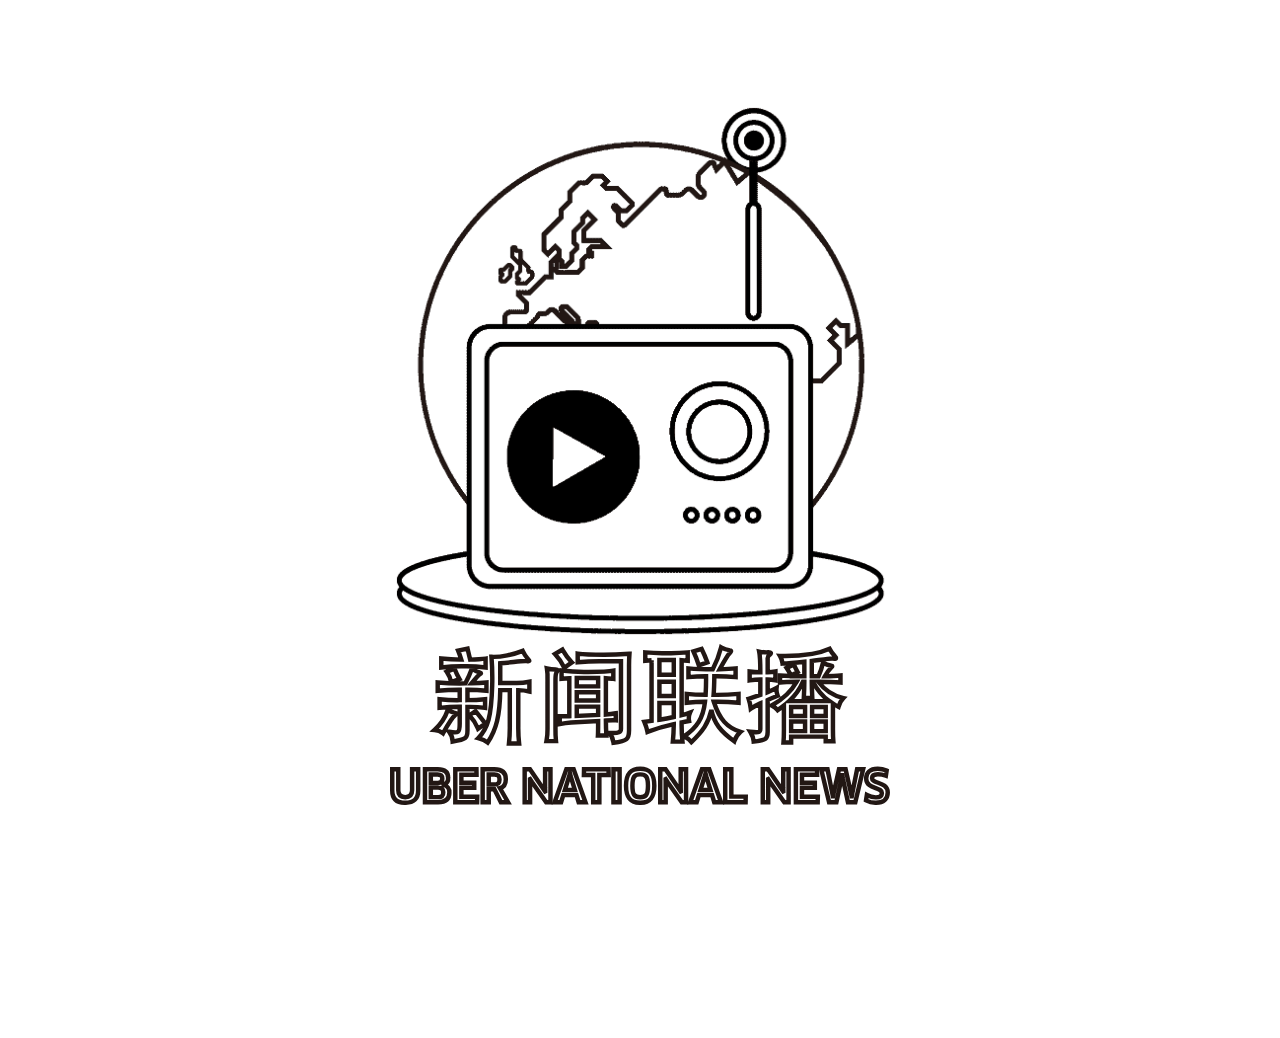
==== index.html @ 1433c215 "update-24" ====
<!DOCTYPE html>
<html class='overflow_control'>
<head>
    <meta charset="UTF-8" />
    <meta name="viewport" content="width=device-width, initial-scale=1, maximum-scale=1, user-scalable=0"/>
    <meta http-equiv="X-UA-Compatible" content="IE=edge,chrome=1">
    <meta name="viewport" content="width=device-width, initial-scale=1.0">
    <title>Uber Museum</title>
    <link href="style.css" rel="stylesheet" media="screen" type="text/css">
    <script src="https://code.jquery.com/jquery-3.2.1.min.js" integrity="sha256-hwg4gsxgFZhOsEEamdOYGBf13FyQuiTwlAQgxVSNgt4=" crossorigin="anonymous"></script>

    <script src="events.js" type="text/javascript"></script>
</head>

<body class='overflow_control'>
    <div class="curtain"></div>

    <div id='display_0' class="mdcontainer one">
        <img id='show_display_1' src="assets/1-globe.gif">
        <img id="news_1" src="assets/1-ubernews.svg">
        <img id="caption_1" src="">
    </div>

    <div id='display_1' class="bgcontainer two">
        <img src="assets/2-door.svg">
        <button id='show_display_2'>点击查看案发现场</button>
    </div>

    <div id='display_2' class="bgcontainer twofirst">
        <img src="assets/2-dooropen.svg">
    </div>

    <div id='display_3' >
    <div class="three">
        <img id='bg_img' src="assets/3.svg">
        
        <div id="itemone"><img src="assets/3-icecream.svg"></div>
        <div id="itemtwo"><img src="assets/3-table.svg"></div>
        <div id="itemthree"><img src="assets/3-mask.svg"></div>

        <div id="bubbleone"><img src="assets/3-wordbubble1.svg"></div>
        <div id="bubbletwo"><img src="assets/3-wordbubble2.svg"></div>
        <div id="bubblethree"><img src="assets/3-wordbubble3.svg"></div>

        <div id="slider"><img src="assets/3-slider.svg"></div>
    </div>
    </div>
    
    <div id='display_4' class="mdcontainer four">
        <img id="four_caption" src="">
        <img src="assets/4.svg">
        <img id="four_img" src="assets/0.jpeg">
        <div> <h4>章鱼导演晏晏晏</h4> </div>
    </div>

    <div id='display_5' class="mdcontainer five">
        <img src="assets/5.svg">
        <button><a href="https://dc.tt/LtN7mg4lUKW">领取乘车券直通现场</a></button>
    </div>

</body>
</html>
---- style.css ----
html, body {
  top: -8px;
  left: -8px;
  overflow-x: hidden;
  overflow-y: hidden;
  width: 100%;
  height:100%;
  background-color: white;
}
a{
    text-decoration: none;
    color: white;
}
body {
  position: relative
}
.mdcontainer{
    position: absolute;
    cursor: pointer;
    top: 53%;
    left: 50%;
    transform: translate(-50%, -50%);
    width: 81%;
    margin: auto;
    text-align: center;
}

.bgcontainer{
    text-align: center;
    width: 100%;
    position: absolute;
  top: 50%;
  left: 50%;
  transform: translate(-50%, -50%);
}

.bgcontainer h5{
    font-family: 'Clan Pro', sans-serif;
    font-weight: 500;
   font-size: 13.5px; 
   color: black; 
}

.bgcontainer img{
    width: 100%;
}


/*============================*/
.one{
    visibility: visible;
    z-index: 10;
}
.one img{
    width: 100%;
    cursor: pointer;
}
.one button{
    position: absolute;
    width: 85px;
    height: 85px;
    top: 180px;
    left: 70px;
    background-size: 93px;
    background-repeat: no-repeat;
    background-position: center center;
    border-radius: 60px;
    border: none;
    background-image: url(assets/1-play.gif);
}

/*============================*/
.two{
    opacity: 0;
    z-index: 9;
}
.two button{
    cursor: pointer;
    height: 38px;
    width: 190px;
    min-width: 100px;
    background: #000;
    border: none;
    outline: none;
    color: #fff;
    font-weight: 400;
    border: 3px solid black;
    border-radius: 20px;
    margin-top: 10px;
    font-size: 14px;
}

.twofirst{
    opacity: 0;
    z-index: 8;
}

/*============================*/
#display_3{
    height: 100%;
    opacity:0;
}

.three{
    width: 3680px;
    height: 700px;
    overflow: hidden;
    display: block;
    margin-top: -11px;
    margin-left: -11px;
}
.three img{
    width: 100%;
    height: 100%;
}
/*============================*/
.curtain{
    position: fixed;
    z-index: 11;
    width: 100%;
    height: 100%;
}

.four{
    opacity: 0;
}
#four_img {
    width: 60%;
    position: absolute;
    top: 53%;
    left: 50%;
    transform: translate(-50%, -50%);
    border: 3px solid black;
}
#four_caption{
    width: 100%;
    top: 0px;
    left: 50%;
    transform:translate(0%, -50%);
}

.four h4{
    font-family: 'Clan Pro', sans-serif;
    font-weight: 500;
    font-size: 13.5px;
    color: black;
    width: 60%;
    padding: 3px;
    position: absolute;
    top: 70%;
    left: 50%;
    transform: translate(-50%, -50%);
    border: 3px solid black;
    margin-top: 3.5rem;
}

.five{
    opacity: 0;
    z-index : -1000;
}
.five button{
    cursor: pointer;
    height: 38px;
    width: 190px;
    min-width: 100px;
    background: #000;
    border: none;
    outline: none;
    color: white;
    font-weight: 400;
    border: 3px solid black;
    border-radius: 20px;
    margin-top: 20px;
    font-size: 14px;
}

#bubbleone{
    width: 300px;
    position: absolute;
    top: 100px;
    left: 960px;
    opacity: 0;
}
#bubbletwo{
    width: 250px;
    position: absolute;
    top: 105px;
    left: 1920px;
    opacity: 0;
}
#bubblethree{
    width: 220px;
    position: absolute;
    top: 110px;
    left: 2880px;
    opacity: 0;
}

#itemone{
    width: 190px;
    position: absolute;
    top: 290px;
    left: 900px;
}

#itemtwo{
    width: 230px;
    position: absolute;
    top: 290px;
    left: 1780px;
}

#itemthree{
    width: 170px;
    position: absolute;
    top: 200px;
    left: 3060px; 
}

#caption_1{
    margin-top: 20px;
}

#slider{
    position: absolute;
    width: 180px;
    z-index: 1;
    top: 60px;
    left: 50%;
    transform: translate(-50%, -50%);
}



@media screen and (min-width: 650px) {
    .mdcontainer{
        width: 500px;
        height: 750px;
    }

    .bgcontainer{
        width: 600px;
        height: 750px;
    }

}
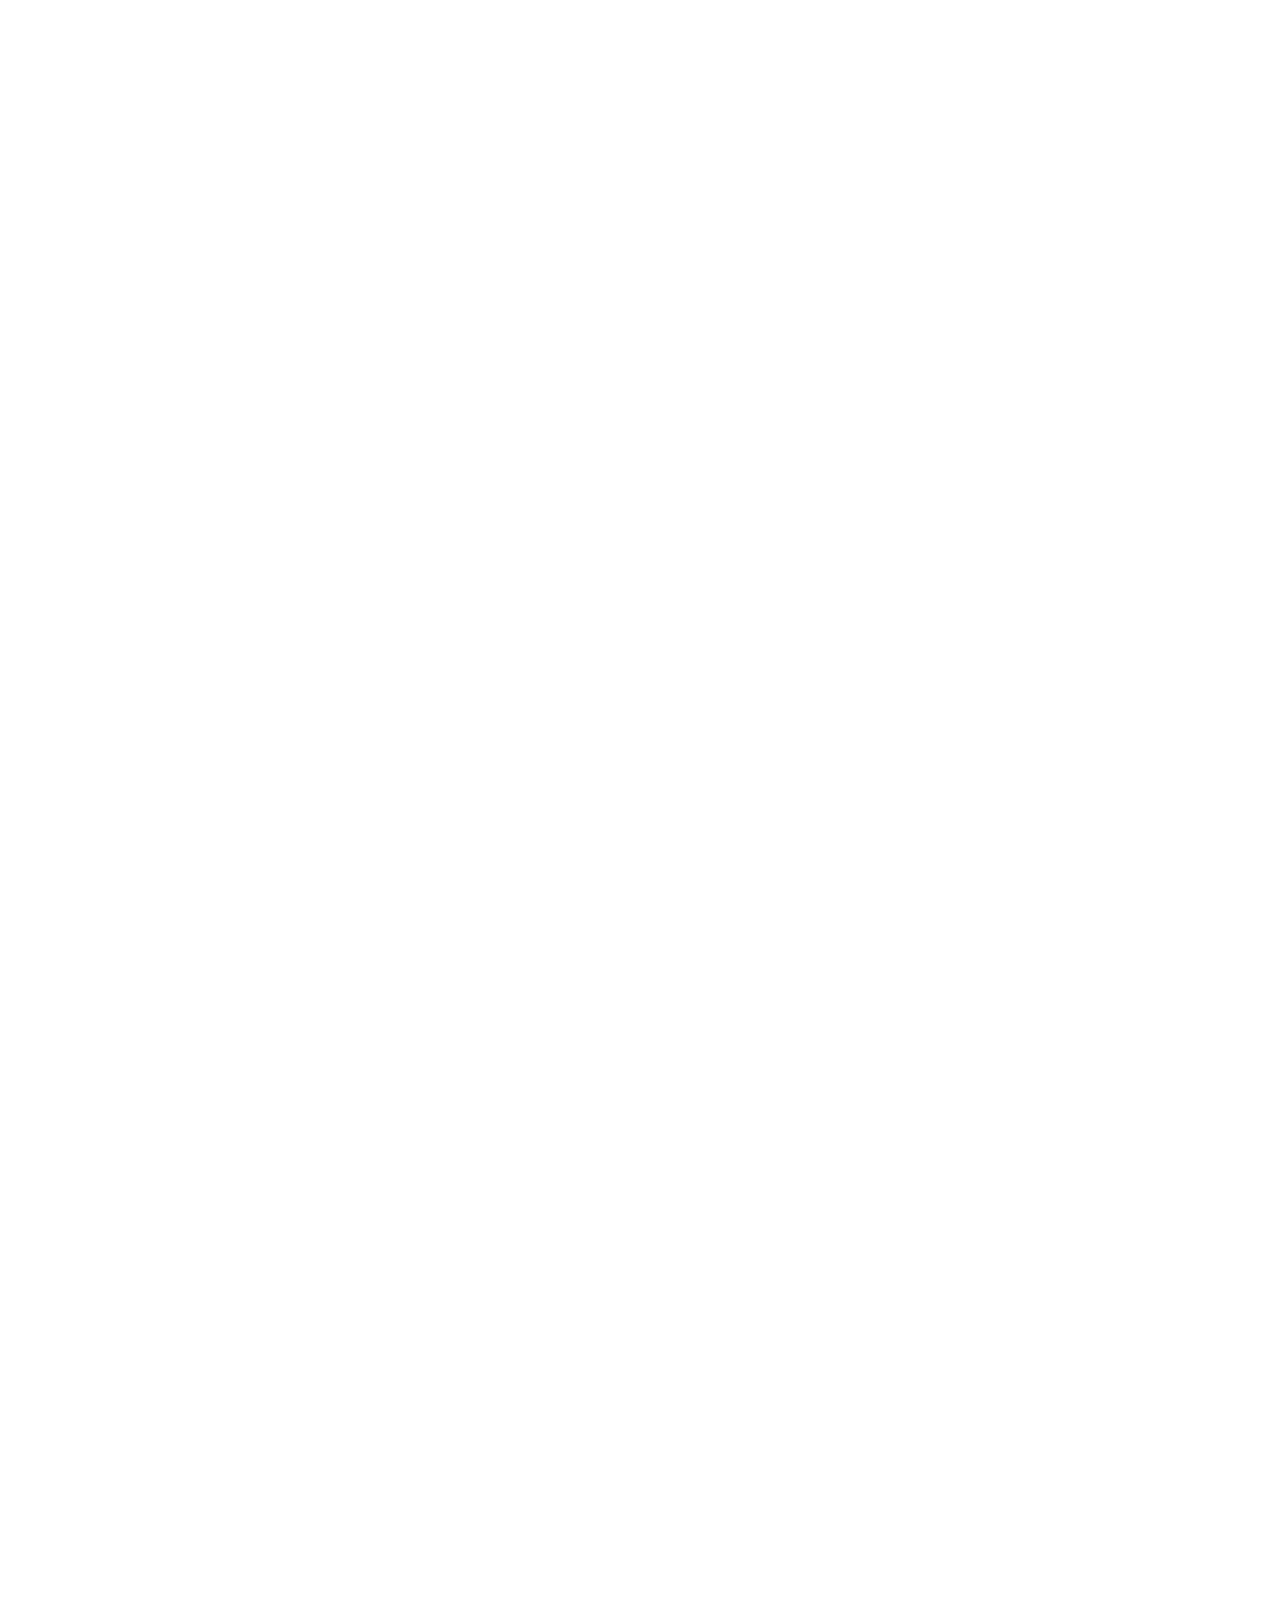
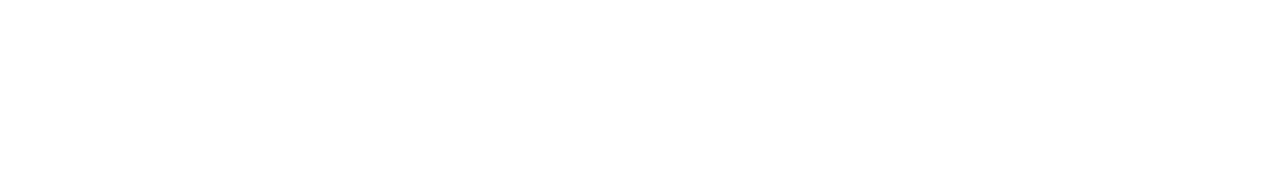
==== commit f5605626: "update-26" ====
--- a/index.html
+++ b/index.html
@@ -5,15 +5,20 @@
     <meta name="viewport" content="width=device-width, initial-scale=1, maximum-scale=1, user-scalable=0"/>
     <meta http-equiv="X-UA-Compatible" content="IE=edge,chrome=1">
     <meta name="viewport" content="width=device-width, initial-scale=1.0">
-    <title>Uber Museum</title>
+    <title>优步极简博物馆</title>
+    <link rel="shortcut icon" type="image/png" href="assets/favicon.png"/>
+    <!-- <link rel="shortcut icon" type="image/x-icon" href="//res.wx.qq.com/mmbizwap/en_US/htmledition/images/icon/common/favicon22c41c.ico"> -->
+    <meta name="description" content="优步极简博物馆">
     <link href="style.css" rel="stylesheet" media="screen" type="text/css">
     <script src="https://code.jquery.com/jquery-3.2.1.min.js" integrity="sha256-hwg4gsxgFZhOsEEamdOYGBf13FyQuiTwlAQgxVSNgt4=" crossorigin="anonymous"></script>
-
-    <script src="events.js" type="text/javascript"></script>
 </head>
 
 <body class='overflow_control'>
-    <div class="curtain"></div>
+    <!-- <div class="curtain"></div> -->
+    <div id="loader">
+        <div class="loadone"></div>
+        <div class="loadtwo"></div>
+    </div>
 
     <div id='display_0' class="mdcontainer one">
         <img id='show_display_1' src="assets/1-globe.gif">
@@ -31,32 +36,39 @@
     </div>
 
     <div id='display_3' >
-    <div class="three">
-        <img id='bg_img' src="assets/3.svg">
-        
-        <div id="itemone"><img src="assets/3-icecream.svg"></div>
-        <div id="itemtwo"><img src="assets/3-table.svg"></div>
-        <div id="itemthree"><img src="assets/3-mask.svg"></div>
+        <div class="three">
+            <img id='bg_img' src="assets/3.svg">
 
-        <div id="bubbleone"><img src="assets/3-wordbubble1.svg"></div>
-        <div id="bubbletwo"><img src="assets/3-wordbubble2.svg"></div>
-        <div id="bubblethree"><img src="assets/3-wordbubble3.svg"></div>
+            <div id="itemone"><img src="assets/3-icecream.svg"></div>
+            <div id="itemtwo"><img src="assets/3-table.svg"></div>
+            <div id="itemthree"><img src="assets/3-mask.svg"></div>
 
-        <div id="slider"><img src="assets/3-slider.svg"></div>
-    </div>
+            <div id="bubbleone"><img src="assets/3-wordbubble1.svg"></div>
+            <div id="bubbletwo"><img src="assets/3-wordbubble2.svg"></div>
+            <div id="bubblethree"><img src="assets/3-wordbubble3.svg"></div>
+
+            <div id="slider"><img src="assets/3-slider.svg"></div>
+        </div>
     </div>
     
     <div id='display_4' class="mdcontainer four">
         <img id="four_caption" src="">
         <img src="assets/4.svg">
-        <img id="four_img" src="assets/0.jpeg">
-        <div> <h4>章鱼导演晏晏晏</h4> </div>
+        <!-- <img id="four_img" src="assets/0.jpeg"> -->
+        <!-- <div> <h4>章鱼导演晏晏晏</h4> </div> -->
     </div>
 
     <div id='display_5' class="mdcontainer five">
         <img src="assets/5.svg">
         <button><a href="https://dc.tt/LtN7mg4lUKW">领取乘车券直通现场</a></button>
     </div>
+  <script src="events.js" type="text/javascript"></script>
+  <script type="text/javascript">
+  $(document).ready(function() {
+        $('#loader').animate({"opacity":'0'}, 1500);
+        $('#loader').css({"z-index":'-1'});
+    });
+  </script>
+</body>
 
-</body>
 </html>
--- a/style.css
+++ b/style.css
@@ -15,6 +15,58 @@
 body {
   position: relative
 }
+
+#loader {
+    position: relative;
+
+    z-index: 11;
+    display: flex;
+    height: 100vh;
+    width: 100%;
+    justify-content: center;
+    align-items: center;
+    background: white;
+}
+
+.loadone {
+    position: absolute;
+    border-radius: 50%;
+    background: grey;
+    opacity: .0;
+    animation: loading 1.3s .65s infinite;
+    height: 20px;
+    width: 20px;
+}
+
+.loadtwo {
+    position: absolute;
+    border-radius: 50%;
+    background: black;
+    opacity: .0;
+    animation: loading 1.3s infinite;
+    height: 20px;
+    width: 20px;
+}
+
+
+@keyframes loading {
+    0% {
+        opacity: .0;
+        transform: scale(.15);
+        box-shadow: 0 0 2px rgba(black, .1);
+    }
+    50% {
+        opacity: 1;
+        transform: scale(2);
+        box-shadow: 0 0 10px rgba(black, .1);
+    }
+    100% {
+        opacity: .0;
+        transform: scale(.15);
+        box-shadow: 0 0 2px rgba(black, .1);
+    }
+}
+
 .mdcontainer{
     position: absolute;
     cursor: pointer;
@@ -30,16 +82,16 @@
     text-align: center;
     width: 100%;
     position: absolute;
-  top: 50%;
-  left: 50%;
-  transform: translate(-50%, -50%);
+    top: 50%;
+    left: 50%;
+    transform: translate(-50%, -50%);
 }
 
 .bgcontainer h5{
     font-family: 'Clan Pro', sans-serif;
     font-weight: 500;
-   font-size: 13.5px; 
-   color: black; 
+    font-size: 13.5px; 
+    color: black; 
 }
 
 .bgcontainer img{
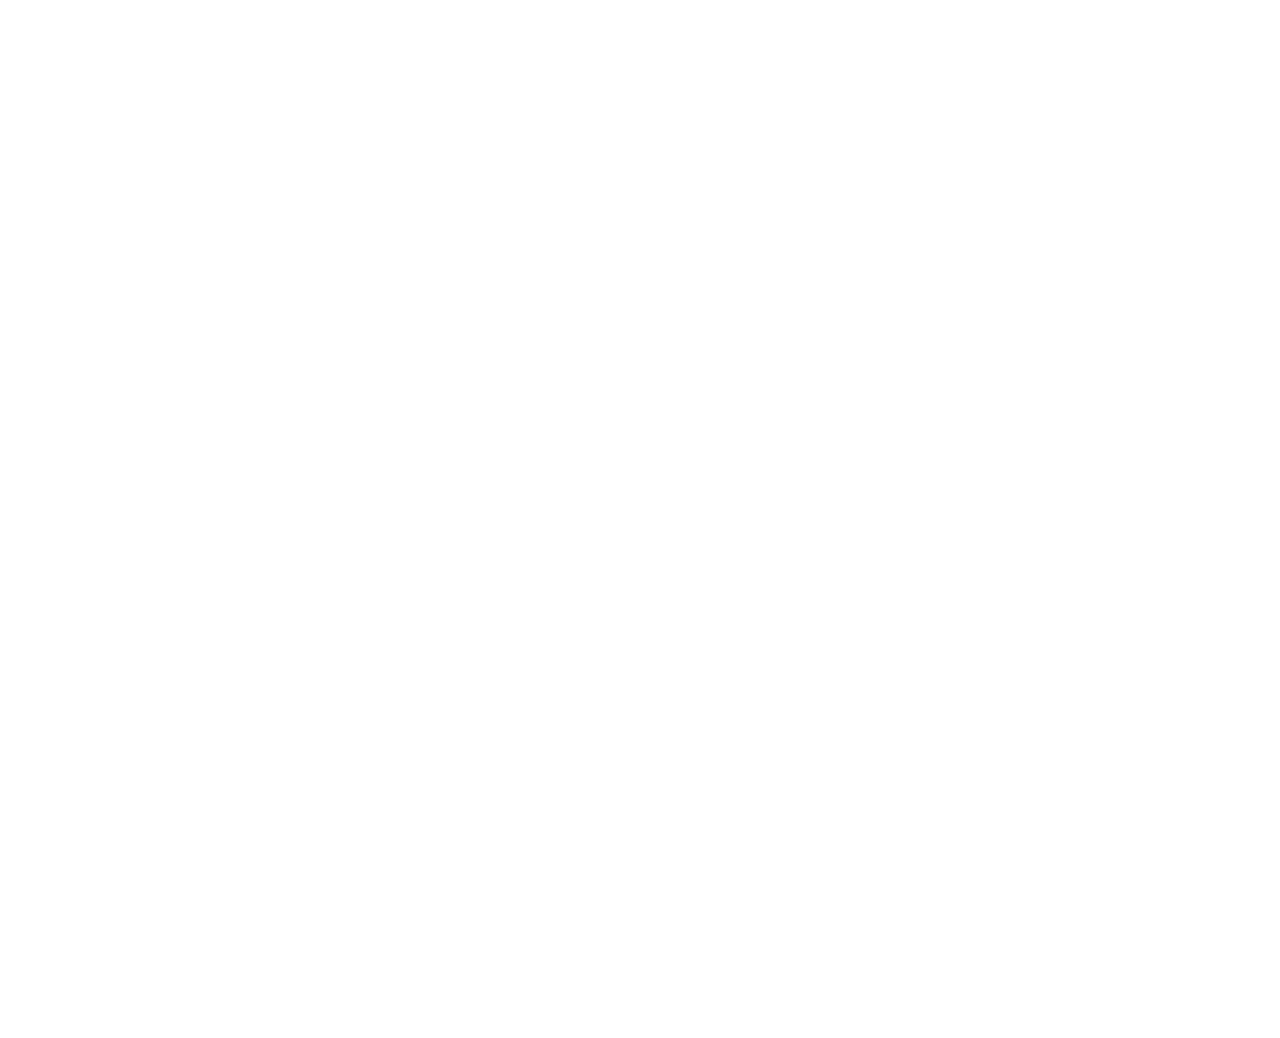
==== commit 7f7e5bc0: "update-29" ====
--- a/index.html
+++ b/index.html
@@ -65,8 +65,8 @@
   <script src="events.js" type="text/javascript"></script>
   <script type="text/javascript">
   $(document).ready(function() {
-        $('#loader').animate({"opacity":'0'}, 1500);
-        $('#loader').css({"z-index":'-1'});
+        $('#loader').delay(2000).animate({"opacity":'0'}, 700);
+        window.setTimeout(function(){$('#loader').remove()}, 1200);
     });
   </script>
 </body>
--- a/style.css
+++ b/style.css
@@ -17,14 +17,13 @@
 }
 
 #loader {
-    position: relative;
-
     z-index: 11;
-    display: flex;
-    height: 100vh;
-    width: 100%;
-    justify-content: center;
-    align-items: center;
+    width: 100%;
+    height: 100%;
+    position: absolute;
+    top: 50%;
+    left: 50%;
+    transform: translate(-50%, -50%);
     background: white;
 }
 
@@ -36,6 +35,9 @@
     animation: loading 1.3s .65s infinite;
     height: 20px;
     width: 20px;
+    top: 50%;
+    left: 50%;
+    transform: translate(-50%, -50%);
 }
 
 .loadtwo {
@@ -46,6 +48,9 @@
     animation: loading 1.3s infinite;
     height: 20px;
     width: 20px;
+    top: 50%;
+    left: 50%;
+    transform: translate(-50%, -50%);
 }
 
 
@@ -284,7 +289,6 @@
 }
 
 
-
 @media screen and (min-width: 650px) {
     .mdcontainer{
         width: 500px;
